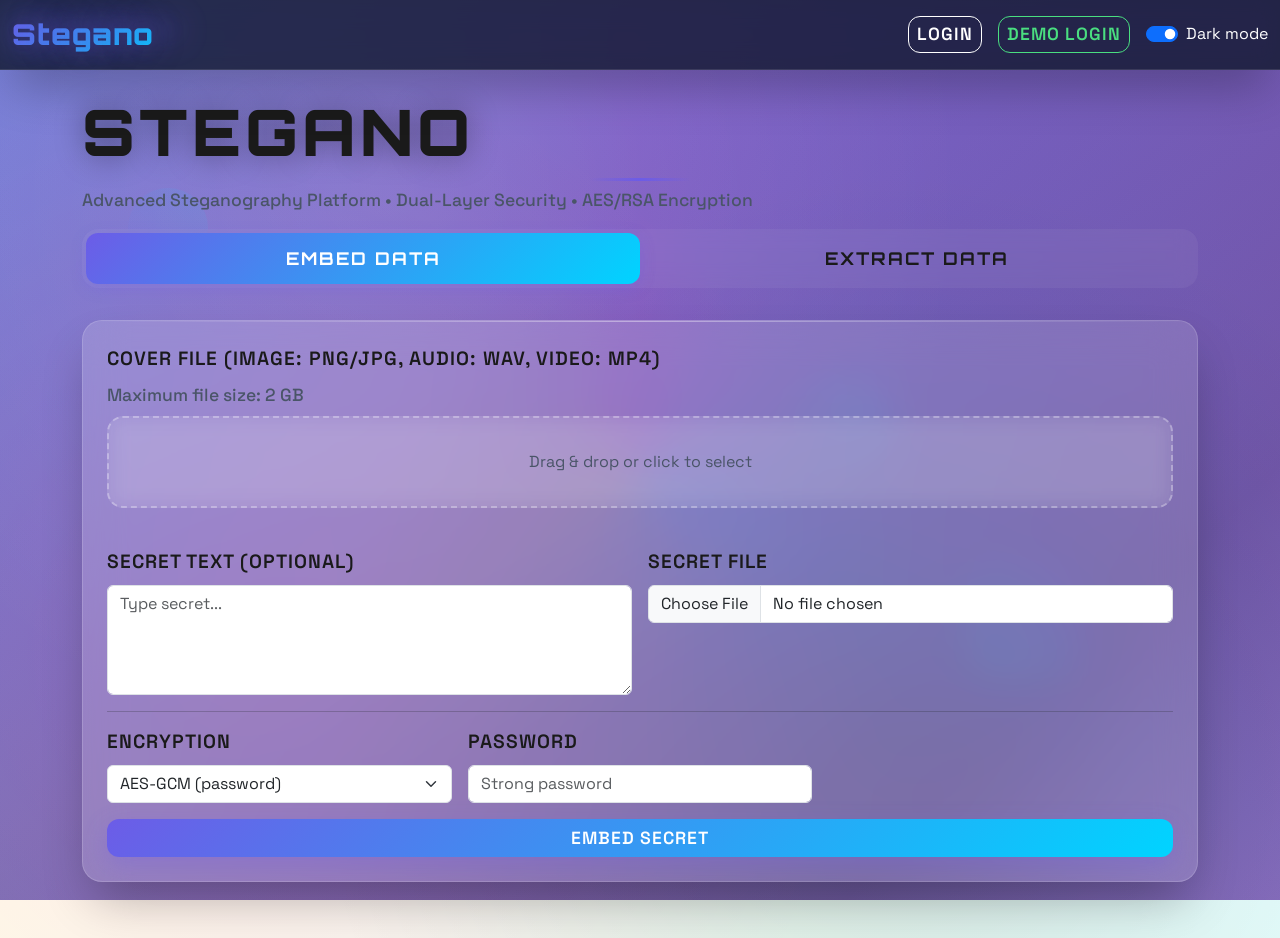
==== templates/index.html @ b7939335 "Add files via upload" ====
<!doctype html>
<html lang="en">
	<head>
		<meta charset="utf-8">
		<meta name="viewport" content="width=device-width, initial-scale=1">
		<title>Stegano — Secure Data Hiding</title>
		<link href="https://cdn.jsdelivr.net/npm/bootstrap@5.3.3/dist/css/bootstrap.min.css" rel="stylesheet">
		<link href="/static/css/styles.css" rel="stylesheet">
	</head>
	<body>
		<nav class="navbar navbar-expand-lg navbar-dark bg-dark">
			<div class="container-fluid">
				<a class="navbar-brand" href="/">Stegano</a>
				<div class="ms-auto d-flex align-items-center gap-3">
					<!-- Profile Dropdown (hidden by default) -->
					<div id="profileSection" class="d-none">
						<div class="profile-dropdown">
							<button class="profile-trigger" onclick="toggleProfileDropdown()">
								<div class="profile-avatar">
									<img id="profileImage" src="" alt="Profile" class="profile-img" style="display: none;">
									<div class="avatar-circle" id="avatarCircle">
										<span id="userInitials">U</span>
									</div>
								</div>
								<span class="profile-name" id="userName">User</span>
								<i class="dropdown-arrow">▼</i>
							</button>
							
							<div class="profile-dropdown-menu" id="profileDropdownMenu">
								<div class="profile-header">
									<div class="profile-avatar-large">
										<img id="profileImageLarge" src="" alt="Profile" class="profile-img-large" style="display: none;">
										<div class="avatar-circle-large" id="avatarCircleLarge">
											<span id="userInitialsLarge">U</span>
										</div>
									</div>
									<div class="profile-details">
										<h6 class="profile-name-large" id="userNameLarge">User Name</h6>
										<p class="profile-email" id="userEmail">user@stegano.com</p>
										<span class="profile-role" id="userRole">Security Analyst</span>
									</div>
								</div>
								
								<div class="profile-actions">
									<button class="profile-action-btn" onclick="openProfileSettings()">
										<i class="action-icon">⚙️</i>
										<span>Settings</span>
									</button>
									<button class="profile-action-btn" onclick="changeProfilePicture()">
										<i class="action-icon">📷</i>
										<span>Change Photo</span>
									</button>
									<button class="profile-action-btn" onclick="viewProfile()">
										<i class="action-icon">👤</i>
										<span>View Profile</span>
									</button>
									<hr class="profile-divider">
									<button class="profile-action-btn logout-btn" onclick="logout()">
										<i class="action-icon">🚪</i>
										<span>Logout</span>
									</button>
								</div>
							</div>
						</div>
					</div>
					
					<!-- Login Button (shown by default) -->
					<a class="btn btn-outline-primary btn-sm" href="/login" id="loginBtn">Login</a>
					<button class="btn btn-outline-success btn-sm" onclick="simulateLogin()" id="demoLoginBtn">Demo Login</button>
					
					<div class="form-check form-switch">
						<input class="form-check-input" type="checkbox" role="switch" id="themeSwitch">
						<label class="form-check-label" for="themeSwitch">Dark mode</label>
					</div>
				</div>
			</div>
		</nav>

		<div class="container py-4">
			<h1 class="mb-3">STEGANO</h1>
			<p class="text-muted">Advanced Steganography Platform • Dual-Layer Security • AES/RSA Encryption</p>

			<div class="tab-container">
				<div class="tab-nav">
					<button class="tab-btn active" data-tab="embed">EMBED DATA</button>
					<button class="tab-btn" data-tab="extract">EXTRACT DATA</button>
				</div>

				<div id="embed-tab" class="tab-content active">
					<form id="embed-form" class="card p-4" enctype="multipart/form-data">
				<div class="mb-3">
					<label class="form-label">Cover file (image: PNG/JPG, audio: WAV, video: MP4)</label>
					<small class="text-muted d-block mb-2">Maximum file size: 2 GB</small>
					<div id="cover-drop" class="drop-zone">
						<input type="file" name="cover" id="cover" class="form-control" accept="image/*,audio/wav,video/*" required>
						<span>Drag & drop or click to select</span>
					</div>
					<div id="cover-preview" class="preview"></div>
					<div id="capacity-hint" class="hint"></div>
					<div id="cover-actions" class="file-actions d-none">
						<button type="button" class="btn btn-sm btn-outline-danger" id="remove-cover">🗑️ Remove File</button>
					</div>
				</div>

				<div class="row g-3">
					<div class="col-md-6">
						<label class="form-label">Secret text (optional)</label>
						<textarea class="form-control" name="secret_text" rows="4" placeholder="Type secret..."></textarea>
					</div>
					<div class="col-md-6">
						<label class="form-label">Secret file</label>
						<input type="file" name="secret" id="secret" class="form-control">
						<div id="secret-actions" class="file-actions d-none">
							<button type="button" class="btn btn-sm btn-outline-danger" id="remove-secret">🗑️ Remove File</button>
						</div>
					</div>
				</div>

				<hr>
				<div class="row g-3 align-items-end">
					<div class="col-md-4">
						<label class="form-label">Encryption</label>
						<select class="form-select" name="algo" id="algo">
							<option value="aes">AES-GCM (password)</option>
							<option value="rsa">RSA Hybrid (public key)</option>
						</select>
					</div>
					<div class="col-md-4" id="aes-password">
						<label class="form-label">Password</label>
						<input type="password" class="form-control" name="password" placeholder="Strong password">
					</div>
					<div class="col-md-4 d-none" id="rsa-public">
						<label class="form-label">RSA Public Key (PEM)</label>
						<textarea class="form-control" name="rsa_public_pem" rows="4" placeholder="-----BEGIN PUBLIC KEY-----\n..."></textarea>
					</div>
				</div>

				<div class="mt-3 d-grid">
					<button class="btn btn-primary" type="submit" id="embed-btn"><span id="embed-btn-spin" class="spinner d-none"></span><span>Embed Secret</span></button>
				</div>
			</form>

						<div id="result" class="alert alert-success mt-3 d-none">
							<div class="d-flex justify-content-between align-items-center">
								<div>
									<strong>Stego created:</strong> <a id="download-link" href="#" target="_blank">Download</a>
								</div>
								<div class="share-links">
									<a id="share-email" class="btn btn-sm btn-outline-secondary" target="_blank">Email</a>
									<a id="share-wa" class="btn btn-sm btn-outline-success" target="_blank">WhatsApp</a>
									<a id="share-tg" class="btn btn-sm btn-outline-info" target="_blank">Telegram</a>
								</div>
							</div>
						</div>

						<div id="error" class="alert alert-danger mt-3 d-none"></div>
					</form>
				</div>

				<div id="extract-tab" class="tab-content">
					<form id="extract-form" class="card p-4" enctype="multipart/form-data">
						<div class="mb-3">
							<label class="form-label">Stego file (image/audio/video)</label>
							<small class="text-muted d-block mb-2">Maximum file size: 2 GB</small>
							<div id="stego-drop" class="drop-zone">
								<input type="file" name="stego" id="stego" class="form-control" accept="image/*,audio/wav,video/*" required>
								<span>Drag & drop or click to select</span>
							</div>
						</div>

						<div class="row g-3 align-items-end">
							<div class="col-md-6">
								<label class="form-label">Password (for AES)</label>
								<input type="password" class="form-control" name="password" placeholder="If AES used">
							</div>
							<div class="col-md-6">
								<label class="form-label">RSA Private Key (PEM)</label>
								<textarea class="form-control" name="rsa_private_pem" rows="4" placeholder="-----BEGIN PRIVATE KEY-----\n..."></textarea>
							</div>
						</div>

						<div class="mt-3 d-grid">
							<button class="btn btn-primary" type="submit" id="extract-btn"><span id="extract-btn-spin" class="spinner d-none"></span><span>Extract Secret</span></button>
						</div>
					</form>

					<div id="extract-preview" class="preview-section d-none">
						<h5>📄 Extracted Data Preview</h5>
						<div id="extract-content"></div>
						<div class="mt-3">
							<button id="download-extracted" class="btn btn-primary">💾 Download File</button>
						</div>
					</div>

					<div id="x-error" class="alert alert-danger mt-3 d-none"></div>
				</div>
			</div>
		</div>

		<div class="toast-container" id="toast-container"></div>

		<!-- Abstract floating shapes -->
		<div class="floating-shapes">
			<div class="shape"></div>
			<div class="shape"></div>
			<div class="shape"></div>
			<div class="shape"></div>
		</div>

		<script src="https://cdn.jsdelivr.net/npm/bootstrap@5.3.3/dist/js/bootstrap.bundle.min.js"></script>
		<script src="/static/js/main.js"></script>
	</body>
</html>
---- static/css/styles.css ----
@import url('https://fonts.googleapis.com/css2?family=Orbitron:wght@400;700;900&family=Space+Grotesk:wght@300;400;500;600;700&display=swap');

:root{--bg:linear-gradient(135deg,#667eea,#764ba2,#f093fb,#f5576c,#4facfe,#00f2fe);--card:rgba(255,255,255,.15);--text:#1a1a1a;--muted:#4a5568;--brand:#6c5ce7;--brand-2:#00d4ff;--ring:rgba(108,92,231,.35);--shadow:0 25px 50px -12px rgba(0,0,0,.3);--shadow-lg:0 35px 60px -12px rgba(0,0,0,.4)}
body{background:var(--bg);min-height:100vh;color:var(--text);background-attachment:fixed;perspective:1000px;font-family:'Space Grotesk',sans-serif;position:relative;overflow-x:hidden;background-size:400% 400%;animation:gradientShift 15s ease infinite}
body::before{content:'';position:fixed;top:0;left:0;width:100%;height:100%;background:conic-gradient(from 0deg at 50% 50%,rgba(255,0,150,.1),rgba(0,255,255,.1),rgba(255,255,0,.1),rgba(255,0,150,.1));animation:rotate 20s linear infinite;z-index:-2}
body::after{content:'';position:fixed;top:0;left:0;width:100%;height:100%;background:radial-gradient(circle at 30% 20%,rgba(255,255,255,.1) 0%,transparent 50%),radial-gradient(circle at 70% 80%,rgba(0,0,0,.1) 0%,transparent 50%),radial-gradient(circle at 20% 70%,rgba(255,0,255,.1) 0%,transparent 50%);animation:bgFloat 25s ease-in-out infinite;z-index:-1}
@keyframes gradientShift{0%{background-position:0% 50%}50%{background-position:100% 50%}100%{background-position:0% 50%}}
@keyframes rotate{0%{transform:rotate(0deg)}100%{transform:rotate(360deg)}}
@keyframes bgFloat{0%,100%{transform:translate(0,0) rotate(0deg) scale(1)}33%{transform:translate(-30px,-20px) rotate(120deg) scale(1.1)}66%{transform:translate(20px,-30px) rotate(240deg) scale(0.9)}}
.navbar{backdrop-filter:saturate(1.2) blur(12px);background:rgba(15,23,42,.8)!important;border-bottom:1px solid rgba(255,255,255,.1);box-shadow:var(--shadow);transform:translateZ(0);position:relative;z-index:1040}
.navbar-brand{font-family:'Orbitron',monospace;font-weight:900;font-size:1.8rem;background:linear-gradient(135deg,var(--brand),var(--brand-2));-webkit-background-clip:text;-webkit-text-fill-color:transparent;background-clip:text;text-shadow:0 0 30px rgba(108,92,231,.5);letter-spacing:1px}
.card{background:var(--card);border:1px solid rgba(255,255,255,.15);box-shadow:var(--shadow);border-radius:20px;backdrop-filter:blur(20px);transform:translateZ(0);transition:all 0.3s cubic-bezier(0.4,0,0.2,1);position:relative;overflow:hidden}
.card::before{content:'';position:absolute;top:0;left:0;right:0;height:1px;background:linear-gradient(90deg,transparent,rgba(255,255,255,.4),transparent)}
.card:hover{transform:translateY(-8px) translateZ(20px);box-shadow:var(--shadow-lg)}
.btn{position:relative;overflow:hidden;border-radius:12px;font-weight:600;transition:all 0.3s cubic-bezier(0.4,0,0.2,1);transform:translateZ(0)}
.btn::before{content:'';position:absolute;top:0;left:-100%;width:100%;height:100%;background:linear-gradient(90deg,transparent,rgba(255,255,255,.2),transparent);transition:left 0.5s}
.btn:hover::before{left:100%}
.btn-primary{background:linear-gradient(135deg,var(--brand),var(--brand-2));border:0;box-shadow:0 8px 25px rgba(108,92,231,.3)}
.btn-primary:hover{transform:translateY(-2px);box-shadow:0 12px 35px rgba(108,92,231,.4)}
.btn-outline{background:rgba(255,255,255,.1);border:1px solid rgba(255,255,255,.2);color:var(--text)}
.btn-outline:hover{background:rgba(255,255,255,.2);transform:translateY(-1px)}
.drop-zone{border:2px dashed rgba(255,255,255,.3);padding:32px;border-radius:16px;position:relative;text-align:center;color:var(--muted);background:rgba(255,255,255,.05);transition:all 0.3s cubic-bezier(0.4,0,0.2,1);transform:translateZ(0);backdrop-filter:blur(10px)}
.drop-zone input[type=file]{position:absolute;inset:0;opacity:0;cursor:pointer}
.drop-zone.dragover{border-color:var(--brand-2);background:rgba(0,212,255,.1);box-shadow:0 0 0 8px rgba(0,212,255,.1);transform:scale(1.02) translateZ(10px)}
.drop-zone:hover{transform:translateY(-2px) translateZ(5px);border-color:rgba(255,255,255,.5)}
.share-links a{margin-left:8px}
.preview{margin-top:16px;border-radius:12px;overflow:hidden;box-shadow:0 8px 25px rgba(0,0,0,.3)}
.preview img{max-width:100%;border-radius:12px;border:1px solid rgba(255,255,255,.1);transition:transform 0.3s ease}
.preview img:hover{transform:scale(1.02)}
.hint{font-size:.9rem;color:var(--muted);margin-top:8px}
.theme-toggle{display:flex;align-items:center;gap:.75rem;color:var(--text)}
.spinner{width:18px;height:18px;border:2px solid rgba(255,255,255,.3);border-top-color:white;border-radius:50%;animation:spin 1s linear infinite;display:inline-block;vertical-align:middle;margin-right:8px}
@keyframes spin{to{transform:rotate(360deg)}}
.toast-container{position:fixed;top:20px;right:20px;z-index:1080}
.toast{background:rgba(15,23,42,.95);color:var(--text);border:1px solid rgba(255,255,255,.2);border-radius:12px;backdrop-filter:blur(20px);box-shadow:var(--shadow)}
.tab-container{margin-bottom:2rem}
.tab-nav{display:flex;background:rgba(255,255,255,.05);border-radius:16px;padding:4px;margin-bottom:2rem;backdrop-filter:blur(10px)}
.tab-btn{flex:1;padding:12px 24px;background:transparent;border:0;color:var(--muted);border-radius:12px;transition:all 0.3s ease;font-weight:600;position:relative;overflow:hidden}
.tab-btn.active{background:linear-gradient(135deg,var(--brand),var(--brand-2));color:white;box-shadow:0 4px 15px rgba(108,92,231,.3)}
.tab-btn:hover:not(.active){color:var(--text);background:rgba(255,255,255,.1)}
.tab-content{display:none;animation:fadeIn 0.3s ease}
.tab-content.active{display:block}
@keyframes fadeIn{from{opacity:0;transform:translateY(10px)}to{opacity:1;transform:translateY(0)}}
.preview-section{background:rgba(255,255,255,.05);border:1px solid rgba(255,255,255,.1);border-radius:16px;padding:20px;margin-top:20px;backdrop-filter:blur(10px)}
.preview-text{background:rgba(0,0,0,.3);border-radius:8px;padding:16px;font-family:monospace;white-space:pre-wrap;max-height:200px;overflow-y:auto;border:1px solid rgba(255,255,255,.1)}
.file-info{display:flex;align-items:center;gap:12px;padding:12px;background:rgba(255,255,255,.05);border-radius:8px;margin:8px 0}
.file-icon{width:24px;height:24px;background:linear-gradient(135deg,var(--brand),var(--brand-2));border-radius:6px;display:flex;align-items:center;justify-content:center;color:white;font-size:12px;font-weight:bold}
.file-preview{display:flex;align-items:center;gap:12px;padding:12px 16px;background:rgba(255,255,255,.08);border:1px solid rgba(255,255,255,.15);border-radius:12px;margin-top:12px;backdrop-filter:blur(10px);transition:all 0.3s ease}
.file-preview:hover{background:rgba(255,255,255,.12);transform:translateY(-1px)}
.file-preview .file-icon{font-size:18px;width:32px;height:32px;border-radius:8px}
.file-preview .file-name{font-weight:600;color:var(--text);flex:1}
.file-preview .file-size{color:var(--muted);font-size:0.9rem}
.file-actions{margin-top:8px;text-align:right}
.file-actions .btn{font-size:0.8rem;padding:4px 8px}
/* Dark theme toggle */
:root[data-theme="light"]{--bg:#f8fafc;--card:#ffffffcc;color-scheme:light}
:root[data-theme="light"] body{color:#0f172a}

/* Login button styling */
.btn-outline-primary {
	border-color: #0d6efd;
	color: #0d6efd;
	background-color: transparent;
	transition: all 0.3s ease;
}

.btn-outline-primary:hover {
	background-color: #0d6efd;
	color: white;
	transform: translateY(-1px);
	box-shadow: 0 4px 8px rgba(13, 110, 253, 0.3);
}

/* Dark mode specific login button */
[data-theme="dark"] .btn-outline-primary {
	border-color: #ffffff;
	color: #ffffff;
}

[data-theme="dark"] .btn-outline-primary:hover {
	background-color: #ffffff;
	color: #000000;
	box-shadow: 0 4px 8px rgba(255, 255, 255, 0.3);
}

/* Profile Section Styling */
.profile-avatar {
	position: relative;
}

.avatar-circle {
	width: 40px;
	height: 40px;
	border-radius: 50%;
	background: linear-gradient(135deg, var(--brand), var(--brand-2));
	display: flex;
	align-items: center;
	justify-content: center;
	color: white;
	font-weight: bold;
	font-size: 16px;
	box-shadow: 0 4px 12px rgba(108, 92, 231, 0.3);
	transition: all 0.3s ease;
	border: 2px solid rgba(255, 255, 255, 0.2);
}

.avatar-circle:hover {
	transform: scale(1.1);
	box-shadow: 0 6px 20px rgba(108, 92, 231, 0.4);
}

.profile-info {
	text-align: left;
}

.profile-name {
	font-weight: 600;
	font-size: 14px;
	color: var(--text);
	margin: 0;
	line-height: 1.2;
}

.profile-role {
	font-size: 12px;
	color: var(--muted);
	margin: 0;
	line-height: 1.2;
}

/* Dark mode text fixes */
[data-theme="dark"] .profile-name {
	color: #ffffff;
}

[data-theme="dark"] .profile-role {
	color: #a0aec0;
}

[data-theme="dark"] .form-check-label {
	color: #ffffff !important;
}

[data-theme="light"] .form-check-label {
	color: #1a1a1a !important;
}

/* Logout button styling */
.btn-outline-danger {
	border-color: #dc3545;
	color: #dc3545;
	background-color: transparent;
	transition: all 0.3s ease;
}

.btn-outline-danger:hover {
	background-color: #dc3545;
	color: white;
	transform: translateY(-1px);
	box-shadow: 0 4px 8px rgba(220, 53, 69, 0.3);
}

[data-theme="dark"] .btn-outline-danger {
	border-color: #ff6b6b;
	color: #ff6b6b;
}

[data-theme="dark"] .btn-outline-danger:hover {
	background-color: #ff6b6b;
	color: #000000;
	box-shadow: 0 4px 8px rgba(255, 107, 107, 0.3);
}

/* Demo login button styling */
.btn-outline-success {
	border-color: #28a745;
	color: #28a745;
	background-color: transparent;
	transition: all 0.3s ease;
}

.btn-outline-success:hover {
	background-color: #28a745;
	color: white;
	transform: translateY(-1px);
	box-shadow: 0 4px 8px rgba(40, 167, 69, 0.3);
}

[data-theme="dark"] .btn-outline-success {
	border-color: #4ade80;
	color: #4ade80;
}

[data-theme="dark"] .btn-outline-success:hover {
	background-color: #4ade80;
	color: #000000;
	box-shadow: 0 4px 8px rgba(74, 222, 128, 0.3);
}

/* Form toggle buttons */
.form-toggle {
	display: flex;
	gap: 8px;
	margin-bottom: 20px;
	justify-content: center;
}

.toggle-btn {
	border-radius: 25px;
	padding: 8px 20px;
	font-weight: 600;
	transition: all 0.3s ease;
	border: 2px solid;
}

.toggle-btn.active {
	transform: translateY(-2px);
	box-shadow: 0 4px 12px rgba(0, 0, 0, 0.2);
}

.toggle-btn:not(.active) {
	opacity: 0.7;
}

.toggle-btn:hover:not(.active) {
	opacity: 1;
	transform: translateY(-1px);
}

/* Profile Dropdown Styling */
.profile-dropdown {
	position: relative;
	z-index: 1050;
}

.profile-trigger {
	display: flex;
	align-items: center;
	gap: 8px;
	background: transparent;
	border: none;
	padding: 8px 12px;
	border-radius: 25px;
	transition: all 0.3s ease;
	cursor: pointer;
	color: var(--text);
	position: relative;
	z-index: 1051;
}

.profile-trigger:hover {
	background: rgba(255, 255, 255, 0.1);
	transform: translateY(-1px);
}

.profile-avatar {
	position: relative;
}

.profile-img {
	width: 32px;
	height: 32px;
	border-radius: 50%;
	object-fit: cover;
	border: 2px solid rgba(255, 255, 255, 0.2);
}

.avatar-circle {
	width: 32px;
	height: 32px;
	border-radius: 50%;
	background: linear-gradient(135deg, var(--brand), var(--brand-2));
	display: flex;
	align-items: center;
	justify-content: center;
	color: white;
	font-weight: bold;
	font-size: 14px;
	box-shadow: 0 2px 8px rgba(108, 92, 231, 0.3);
	transition: all 0.3s ease;
}

.dropdown-arrow {
	font-size: 10px;
	transition: transform 0.3s ease;
}

.profile-dropdown.active .dropdown-arrow {
	transform: rotate(180deg);
}

.profile-dropdown-menu {
	position: absolute;
	top: calc(100% + 8px);
	right: 0;
	background: rgba(15, 23, 42, 0.95);
	backdrop-filter: blur(20px);
	border: 1px solid rgba(255, 255, 255, 0.1);
	border-radius: 16px;
	padding: 20px;
	min-width: 280px;
	max-width: 320px;
	box-shadow: 0 20px 40px rgba(0, 0, 0, 0.3);
	transform: translateY(10px);
	opacity: 0;
	visibility: hidden;
	transition: all 0.3s ease;
	z-index: 1052;
	overflow: hidden;
}

.profile-dropdown.active .profile-dropdown-menu {
	transform: translateY(0);
	opacity: 1;
	visibility: visible;
}

/* Ensure dropdown doesn't overlap other content */
.profile-dropdown-menu::before {
	content: '';
	position: absolute;
	top: -8px;
	right: 20px;
	width: 0;
	height: 0;
	border-left: 8px solid transparent;
	border-right: 8px solid transparent;
	border-bottom: 8px solid rgba(255, 255, 255, 0.1);
	z-index: 1053;
}

/* Prevent body scroll when dropdown is open */
body.dropdown-open {
	overflow: hidden;
}

.profile-header {
	display: flex;
	align-items: center;
	gap: 12px;
	margin-bottom: 20px;
	padding-bottom: 15px;
	border-bottom: 1px solid rgba(255, 255, 255, 0.1);
}

.profile-avatar-large {
	position: relative;
}

.profile-img-large {
	width: 50px;
	height: 50px;
	border-radius: 50%;
	object-fit: cover;
	border: 2px solid rgba(255, 255, 255, 0.2);
}

.avatar-circle-large {
	width: 50px;
	height: 50px;
	border-radius: 50%;
	background: linear-gradient(135deg, var(--brand), var(--brand-2));
	display: flex;
	align-items: center;
	justify-content: center;
	color: white;
	font-weight: bold;
	font-size: 18px;
	box-shadow: 0 4px 12px rgba(108, 92, 231, 0.3);
}

.profile-details h6 {
	margin: 0;
	color: var(--text);
	font-weight: 600;
	font-size: 16px;
}

.profile-email {
	margin: 2px 0;
	color: var(--muted);
	font-size: 14px;
}

.profile-role {
	background: linear-gradient(135deg, var(--brand), var(--brand-2));
	color: white;
	padding: 4px 8px;
	border-radius: 12px;
	font-size: 12px;
	font-weight: 600;
}

.profile-actions {
	display: flex;
	flex-direction: column;
	gap: 4px;
}

.profile-action-btn {
	display: flex;
	align-items: center;
	gap: 12px;
	background: transparent;
	border: none;
	padding: 12px 16px;
	border-radius: 8px;
	color: var(--text);
	text-align: left;
	transition: all 0.3s ease;
	cursor: pointer;
	width: 100%;
}

.profile-action-btn:hover {
	background: rgba(255, 255, 255, 0.1);
	transform: translateX(4px);
}

.profile-action-btn.logout-btn {
	color: #ff6b6b;
}

.profile-action-btn.logout-btn:hover {
	background: rgba(255, 107, 107, 0.1);
}

.action-icon {
	font-size: 16px;
	width: 20px;
	text-align: center;
}

.profile-divider {
	border: none;
	height: 1px;
	background: rgba(255, 255, 255, 0.1);
	margin: 8px 0;
}

/* Light theme adjustments */
[data-theme="light"] .profile-dropdown-menu {
	background: rgba(255, 255, 255, 0.95);
	border-color: rgba(0, 0, 0, 0.1);
}

[data-theme="light"] .profile-trigger:hover {
	background: rgba(0, 0, 0, 0.05);
}

[data-theme="light"] .profile-action-btn:hover {
	background: rgba(0, 0, 0, 0.05);
}

[data-theme="light"] .profile-header {
	border-bottom-color: rgba(0, 0, 0, 0.1);
}

[data-theme="light"] .profile-divider {
	background: rgba(0, 0, 0, 0.1);
}

/* Profile View Modal Styling */
.profile-view-avatar {
	position: relative;
	display: inline-block;
}

.profile-view-img {
	width: 100px;
	height: 100px;
	border-radius: 50%;
	object-fit: cover;
	border: 4px solid rgba(255, 255, 255, 0.2);
	box-shadow: 0 8px 25px rgba(0, 0, 0, 0.3);
}

.avatar-circle-view {
	width: 100px;
	height: 100px;
	border-radius: 50%;
	background: linear-gradient(135deg, var(--brand), var(--brand-2));
	display: flex;
	align-items: center;
	justify-content: center;
	color: white;
	font-weight: bold;
	font-size: 36px;
	box-shadow: 0 8px 25px rgba(108, 92, 231, 0.3);
	margin: 0 auto;
}

.profile-stat {
	padding: 20px;
	background: rgba(255, 255, 255, 0.05);
	border-radius: 12px;
	border: 1px solid rgba(255, 255, 255, 0.1);
}

.profile-stat h6 {
	color: var(--muted);
	font-size: 14px;
	margin-bottom: 8px;
	text-transform: uppercase;
	letter-spacing: 1px;
}

.profile-stat .h3 {
	margin: 0;
	font-weight: 700;
}

/* Modal styling */
.modal-content {
	background: rgba(15, 23, 42, 0.95);
	backdrop-filter: blur(20px);
	border: 1px solid rgba(255, 255, 255, 0.1);
	border-radius: 16px;
	color: var(--text);
}

.modal-header {
	border-bottom: 1px solid rgba(255, 255, 255, 0.1);
}

.modal-footer {
	border-top: 1px solid rgba(255, 255, 255, 0.1);
}

[data-theme="light"] .modal-content {
	background: rgba(255, 255, 255, 0.95);
	border-color: rgba(0, 0, 0, 0.1);
}

[data-theme="light"] .modal-header {
	border-bottom-color: rgba(0, 0, 0, 0.1);
}

[data-theme="light"] .modal-footer {
	border-top-color: rgba(0, 0, 0, 0.1);
}

[data-theme="light"] .profile-stat {
	background: rgba(0, 0, 0, 0.05);
	border-color: rgba(0, 0, 0, 0.1);
}
:root[data-theme="light"] .navbar{background:#ffffffcc!important}
:root[data-theme="light"] .drop-zone{color:#374151;border-color:#cbd5e1;background:#ffffffaa}
:root[data-theme="light"] .card{background:rgba(255,255,255,.9);border-color:rgba(0,0,0,.1)}
:root[data-theme="light"] .preview-section{background:rgba(0,0,0,.05);border-color:rgba(0,0,0,.1)}

/* Typography */
h1{font-family:'Orbitron',monospace;font-weight:900;color:var(--text);text-shadow:0 0 30px rgba(0,0,0,.4);letter-spacing:4px;font-size:4rem;position:relative}
h1::after{content:'';position:absolute;bottom:-10px;left:50%;transform:translateX(-50%);width:100px;height:3px;background:linear-gradient(90deg,transparent,var(--brand),transparent);animation:pulse 2s infinite}
@keyframes pulse{0%,100%{opacity:0.5;transform:translateX(-50%) scaleX(1)}50%{opacity:1;transform:translateX(-50%) scaleX(1.2)}}
h2,h3,h4,h5,h6{font-family:'Space Grotesk',sans-serif;font-weight:600;color:var(--text);font-size:1.5rem}
.form-label{font-family:'Space Grotesk',sans-serif;font-weight:600;color:var(--text);font-size:1.2rem;text-transform:uppercase;letter-spacing:1px}
.tab-btn{font-family:'Orbitron',monospace;font-weight:700;font-size:1.1rem;color:var(--text);letter-spacing:2px;text-transform:uppercase}
.btn{font-family:'Space Grotesk',sans-serif;font-weight:600;font-size:1.1rem;text-transform:uppercase;letter-spacing:1px}
.text-muted{color:var(--muted)!important;font-size:1.1rem;font-weight:500}

/* Abstract floating elements */
.floating-shapes{position:fixed;top:0;left:0;width:100%;height:100%;pointer-events:none;z-index:-1}
.shape{position:absolute;opacity:0.1;animation:float 15s infinite linear}
.shape:nth-child(1){width:80px;height:80px;background:linear-gradient(45deg,var(--brand),var(--brand-2));border-radius:50%;top:20%;left:10%;animation-delay:0s}
.shape:nth-child(2){width:120px;height:120px;background:linear-gradient(45deg,var(--brand-2),var(--brand));border-radius:30%;top:60%;right:15%;animation-delay:5s}
.shape:nth-child(3){width:60px;height:60px;background:linear-gradient(45deg,var(--brand),transparent);border-radius:50%;bottom:30%;left:20%;animation-delay:10s}
.shape:nth-child(4){width:100px;height:100px;background:linear-gradient(45deg,transparent,var(--brand-2));border-radius:50%;top:40%;right:30%;animation-delay:15s}
@keyframes float{0%{transform:translateY(0px) rotate(0deg);opacity:0.1}50%{transform:translateY(-100px) rotate(180deg);opacity:0.3}100%{transform:translateY(0px) rotate(360deg);opacity:0.1}}

/* Glitch effect for brand */
.navbar-brand{position:relative}
.navbar-brand::before{content:'STEGANO';position:absolute;top:0;left:0;color:var(--brand-2);opacity:0.8;animation:glitch 2s infinite}
@keyframes glitch{0%,100%{transform:translate(0)}20%{transform:translate(-2px,2px)}40%{transform:translate(-2px,-2px)}60%{transform:translate(2px,2px)}80%{transform:translate(2px,-2px)}}

/* 3D Login Page Styles */
.login-container{min-height:100vh;display:flex;align-items:center;justify-content:center;padding:20px;position:relative;z-index:1}
.login-card{background:rgba(255,255,255,.1);backdrop-filter:blur(20px);border:1px solid rgba(255,255,255,.2);border-radius:30px;padding:50px;box-shadow:0 30px 60px rgba(0,0,0,.3);transform:translateZ(0);transition:all 0.3s ease;position:relative;overflow:hidden;max-width:450px;width:100%}
.login-card::before{content:'';position:absolute;top:0;left:0;right:0;height:2px;background:linear-gradient(90deg,transparent,rgba(255,255,255,.6),transparent)}
.login-card:hover{transform:translateY(-10px) translateZ(30px);box-shadow:0 40px 80px rgba(0,0,0,.4)}
.login-header{text-align:center;margin-bottom:40px}
.login-title{font-family:'Orbitron',monospace;font-size:3.5rem;font-weight:900;background:linear-gradient(135deg,var(--brand),var(--brand-2));-webkit-background-clip:text;-webkit-text-fill-color:transparent;background-clip:text;text-shadow:0 0 30px rgba(0,0,0,.3);letter-spacing:3px;margin-bottom:10px}
.login-subtitle{font-size:1.2rem;color:var(--muted);font-weight:500}
.login-form{position:relative}
.form-group{margin-bottom:25px}
.login-input{background:rgba(255,255,255,.1);border:2px solid rgba(255,255,255,.2);border-radius:15px;padding:15px 20px;font-size:1.1rem;color:var(--text);transition:all 0.3s ease;backdrop-filter:blur(10px)}
.login-input:focus{background:rgba(255,255,255,.2);border-color:var(--brand);box-shadow:0 0 20px rgba(108,92,231,.3);transform:translateY(-2px)}
.login-input::placeholder{color:var(--muted)}
.login-btn{width:100%;padding:18px;font-size:1.2rem;font-weight:700;border-radius:15px;position:relative;overflow:hidden;background:linear-gradient(135deg,var(--brand),var(--brand-2));border:0;transition:all 0.3s ease;transform:translateZ(0)}
.login-btn:hover{transform:translateY(-3px) translateZ(10px);box-shadow:0 15px 35px rgba(108,92,231,.4)}
.btn-shine{position:absolute;top:0;left:-100%;width:100%;height:100%;background:linear-gradient(90deg,transparent,rgba(255,255,255,.3),transparent);transition:left 0.6s}
.login-btn:hover .btn-shine{left:100%}
.login-footer{text-align:center;margin-top:30px}
.forgot-link,.guest-link{color:var(--text);text-decoration:none;font-weight:500;margin:0 15px;transition:all 0.3s ease;position:relative}
.forgot-link:hover,.guest-link:hover{color:var(--brand);transform:translateY(-2px)}
.forgot-link::after,.guest-link::after{content:'';position:absolute;bottom:-5px;left:0;width:0;height:2px;background:var(--brand);transition:width 0.3s ease}
.forgot-link:hover::after,.guest-link:hover::after{width:100%}
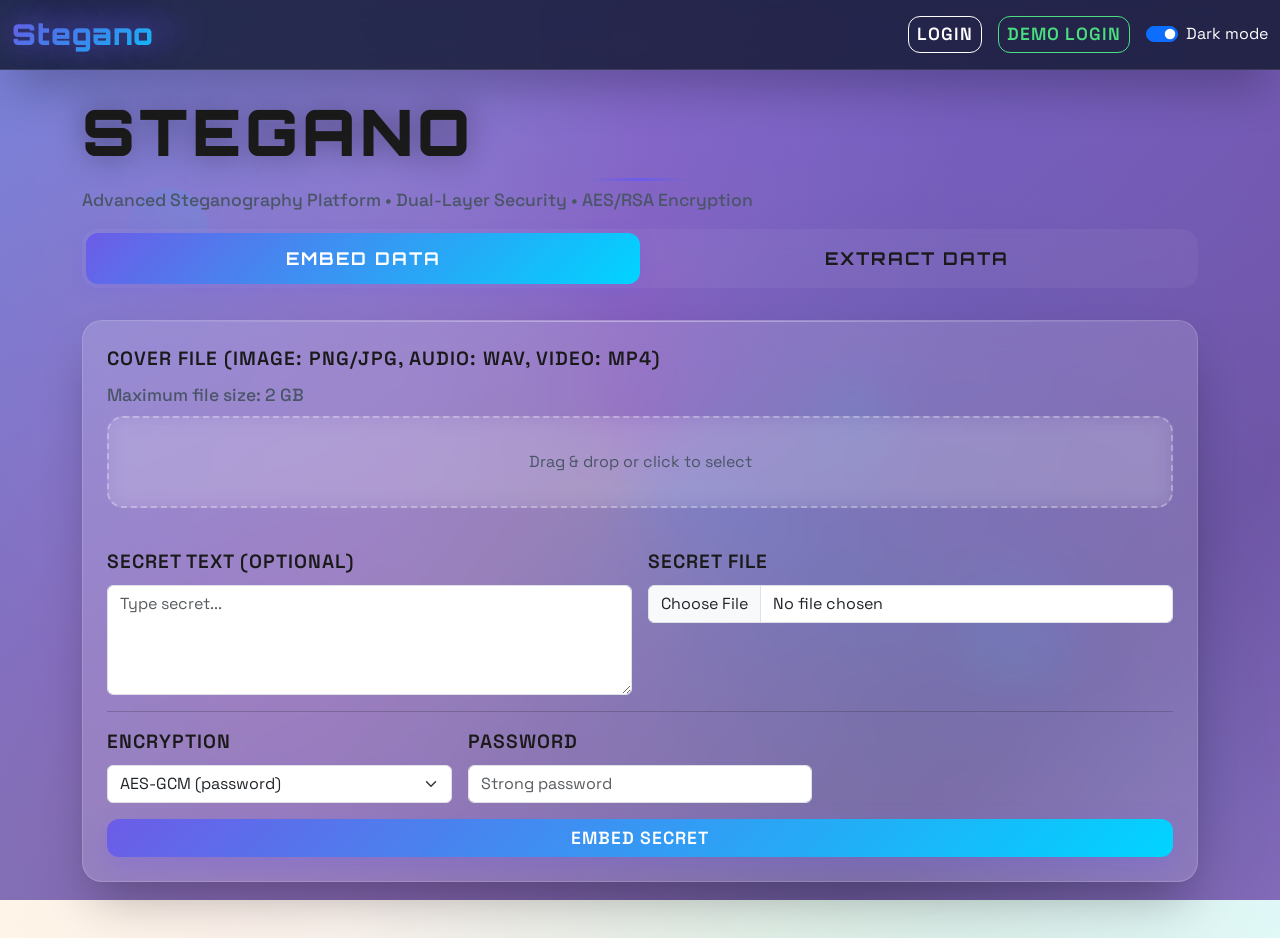
==== commit f70e54a9: "Fix download functionality: resolve 206 Partial Content and about:blank redirect issues - Enhanced d" ====
--- a/templates/index.html
+++ b/templates/index.html
@@ -143,7 +143,7 @@
 						<div id="result" class="alert alert-success mt-3 d-none">
 							<div class="d-flex justify-content-between align-items-center">
 								<div>
-									<strong>Stego created:</strong> <a id="download-link" href="#" target="_blank">Download</a>
+									<strong>Stego created:</strong> <a id="download-link" href="#" download>Download</a>
 								</div>
 								<div class="share-links">
 									<a id="share-email" class="btn btn-sm btn-outline-secondary" target="_blank">Email</a>
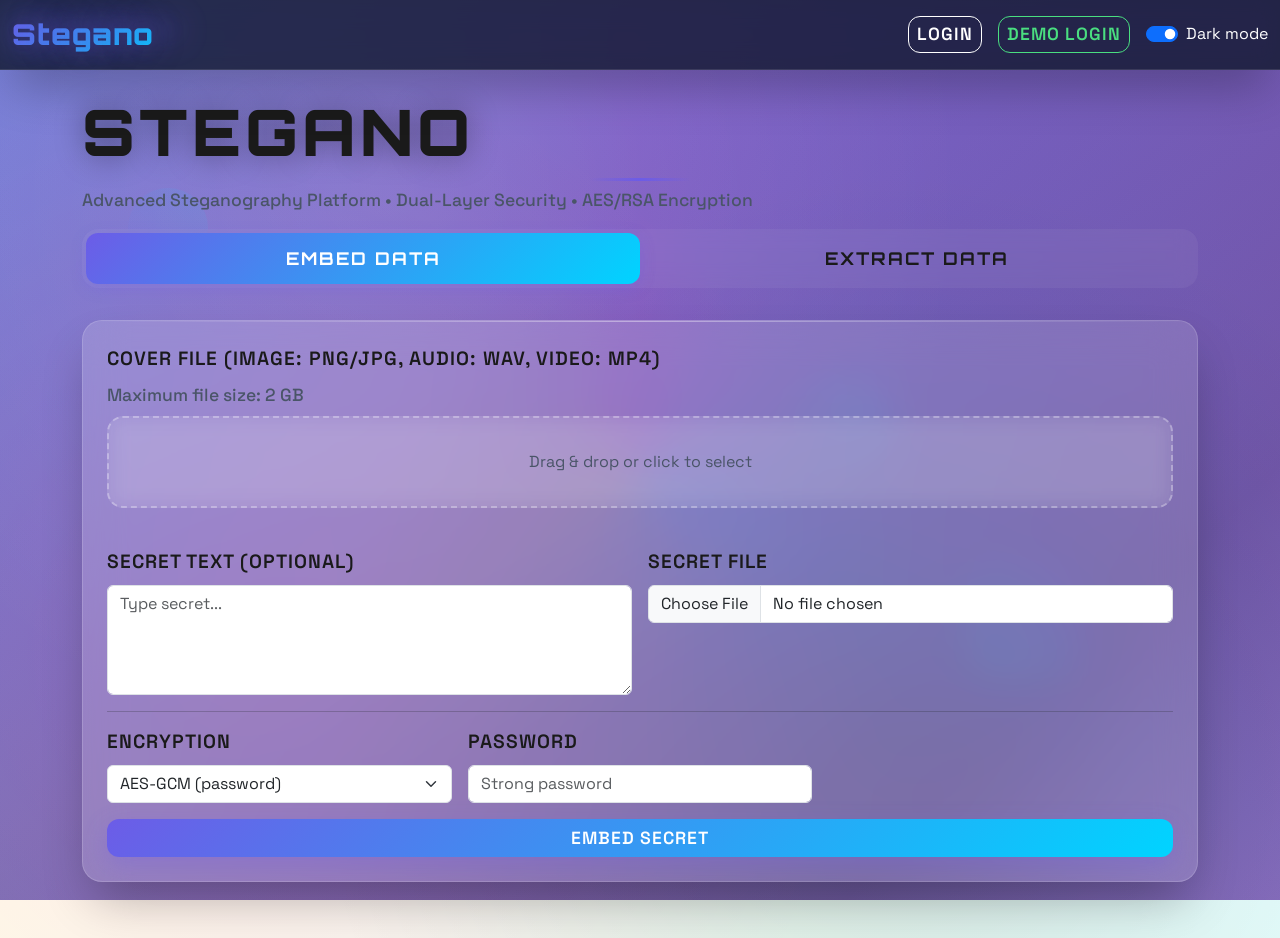
==== commit b1dc285d: "COMPLETE REWRITE: Bulletproof download system with dual fallback methods" ====
--- a/templates/index.html
+++ b/templates/index.html
@@ -143,7 +143,7 @@
 						<div id="result" class="alert alert-success mt-3 d-none">
 							<div class="d-flex justify-content-between align-items-center">
 								<div>
-									<strong>Stego created:</strong> <a id="download-link" href="#" download>Download</a>
+									<strong>Stego created:</strong> <button id="download-btn" class="btn btn-link p-0 text-decoration-none">Download</button>
 								</div>
 								<div class="share-links">
 									<a id="share-email" class="btn btn-sm btn-outline-secondary" target="_blank">Email</a>
@@ -210,4 +210,4 @@
 		<script src="https://cdn.jsdelivr.net/npm/bootstrap@5.3.3/dist/js/bootstrap.bundle.min.js"></script>
 		<script src="/static/js/main.js"></script>
 	</body>
-</html>
+</html>
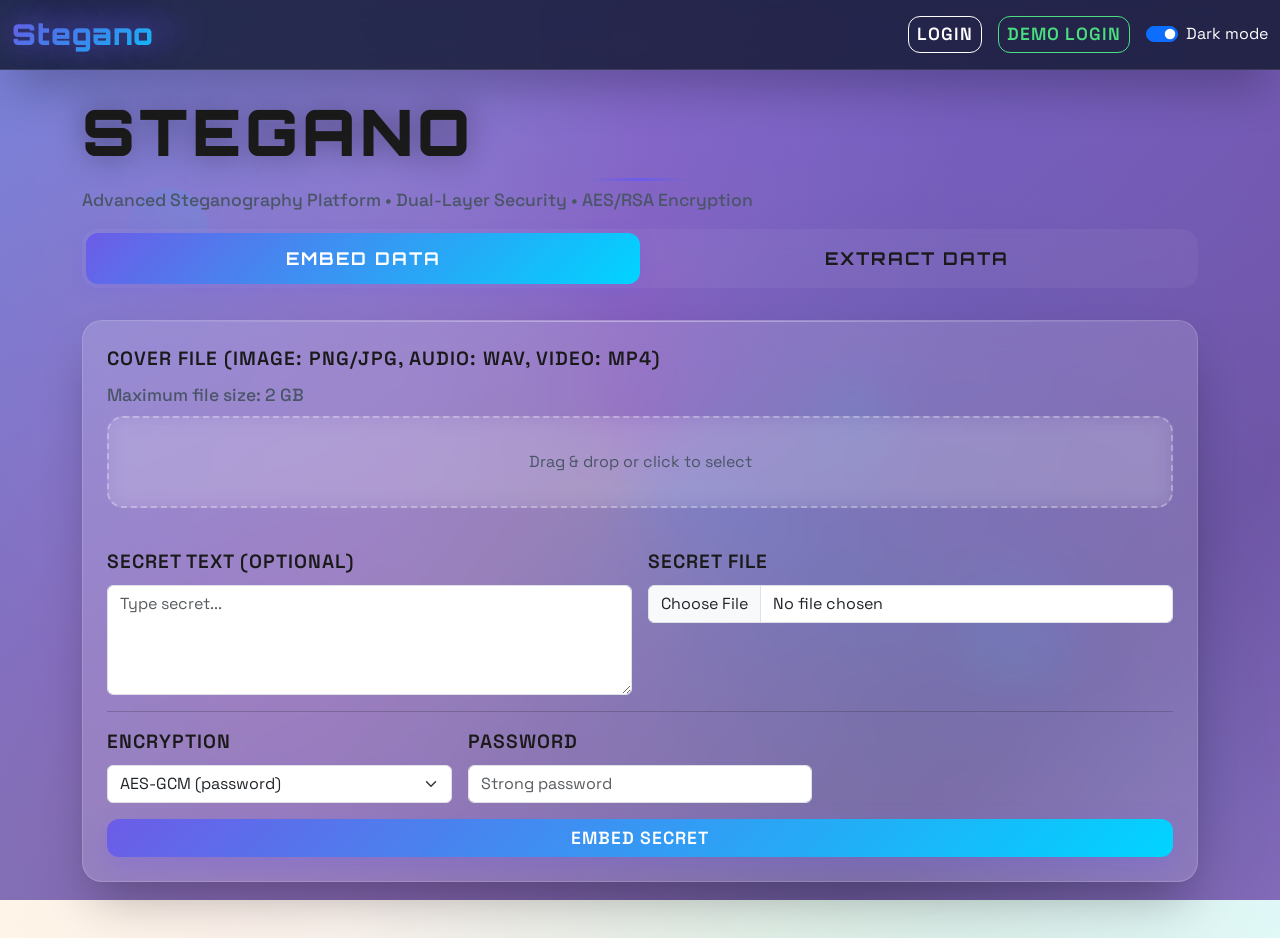
==== commit 78b2ec15: "WINDOWS FIX: Simple download with direct link backup" ====
--- a/templates/index.html
+++ b/templates/index.html
@@ -143,7 +143,10 @@
 						<div id="result" class="alert alert-success mt-3 d-none">
 							<div class="d-flex justify-content-between align-items-center">
 								<div>
-									<strong>Stego created:</strong> <button id="download-btn" class="btn btn-link p-0 text-decoration-none">Download</button>
+									<strong>Stego created:</strong> 
+									<button id="download-btn" class="btn btn-link p-0 text-decoration-none">Download</button>
+									<span class="ms-2">or</span>
+									<a id="direct-download" href="#" target="_blank" class="btn btn-link p-0 text-decoration-none">Direct Link</a>
 								</div>
 								<div class="share-links">
 									<a id="share-email" class="btn btn-sm btn-outline-secondary" target="_blank">Email</a>
